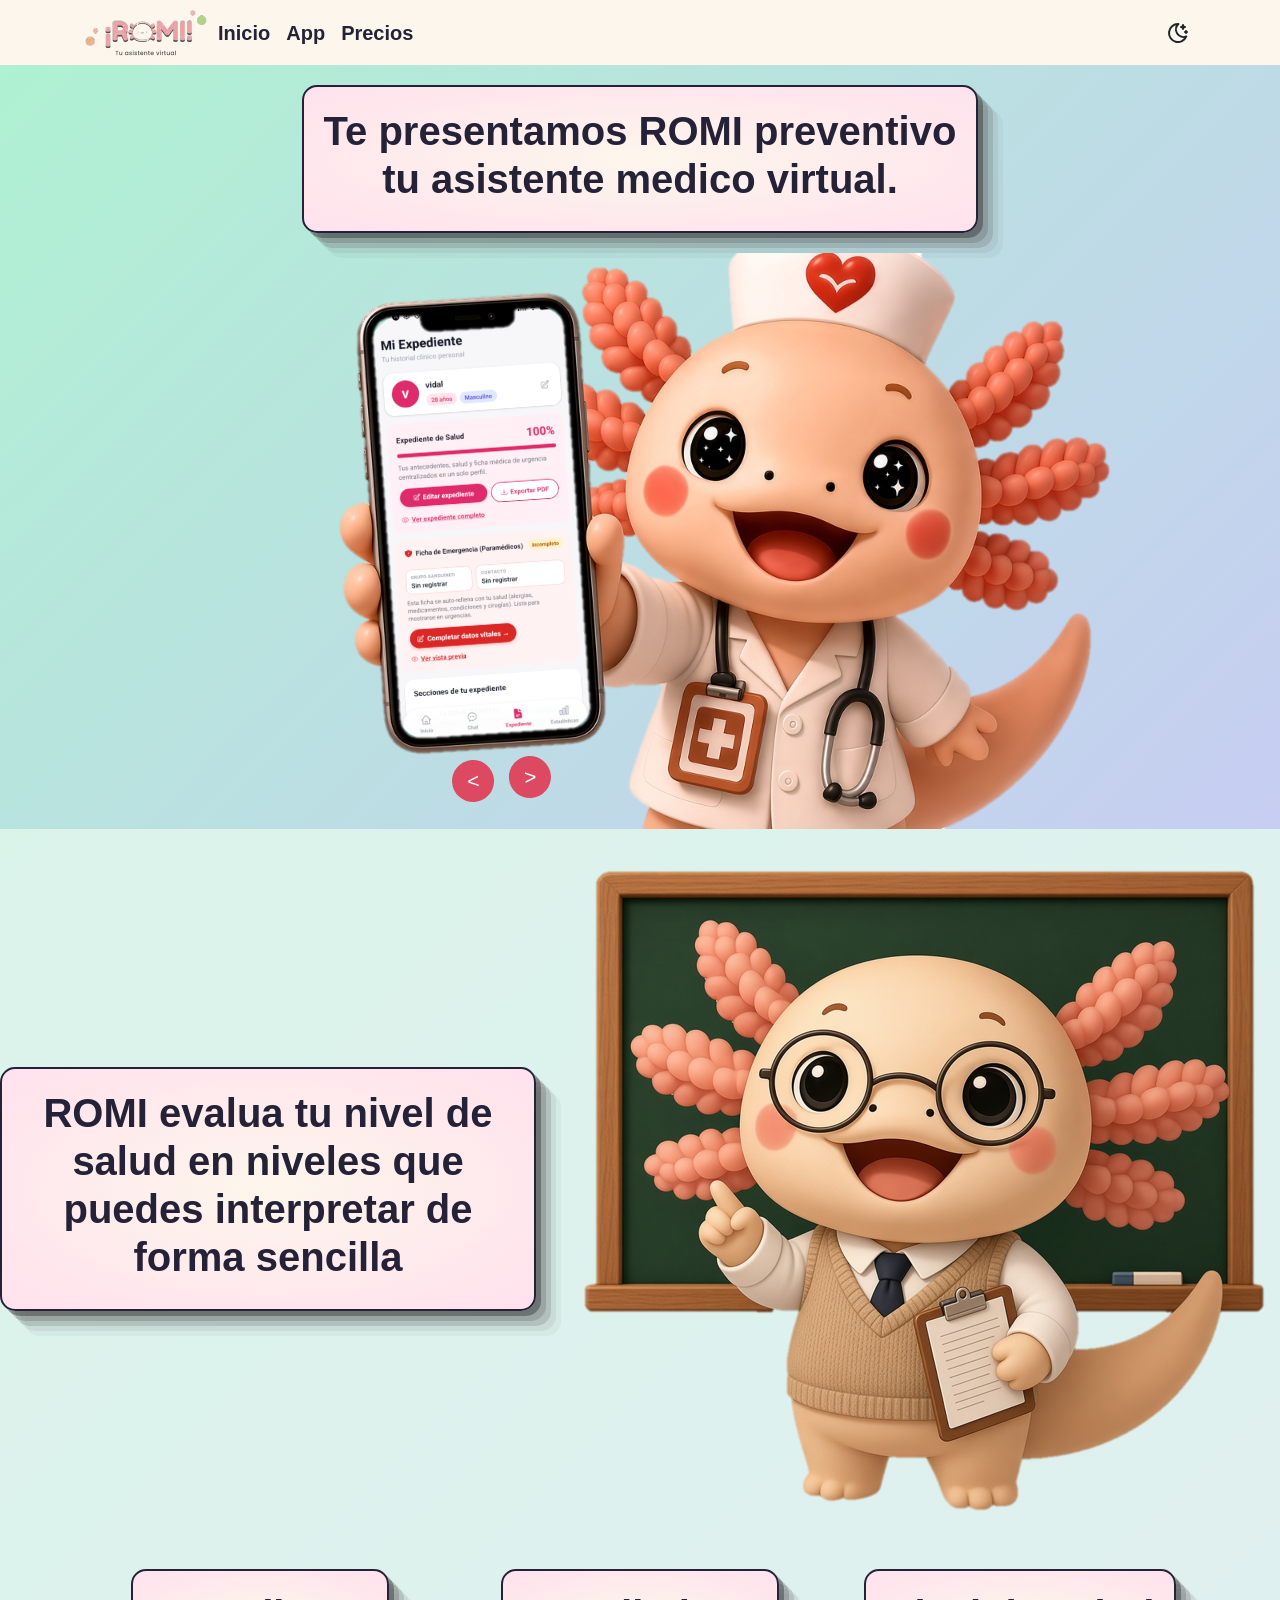
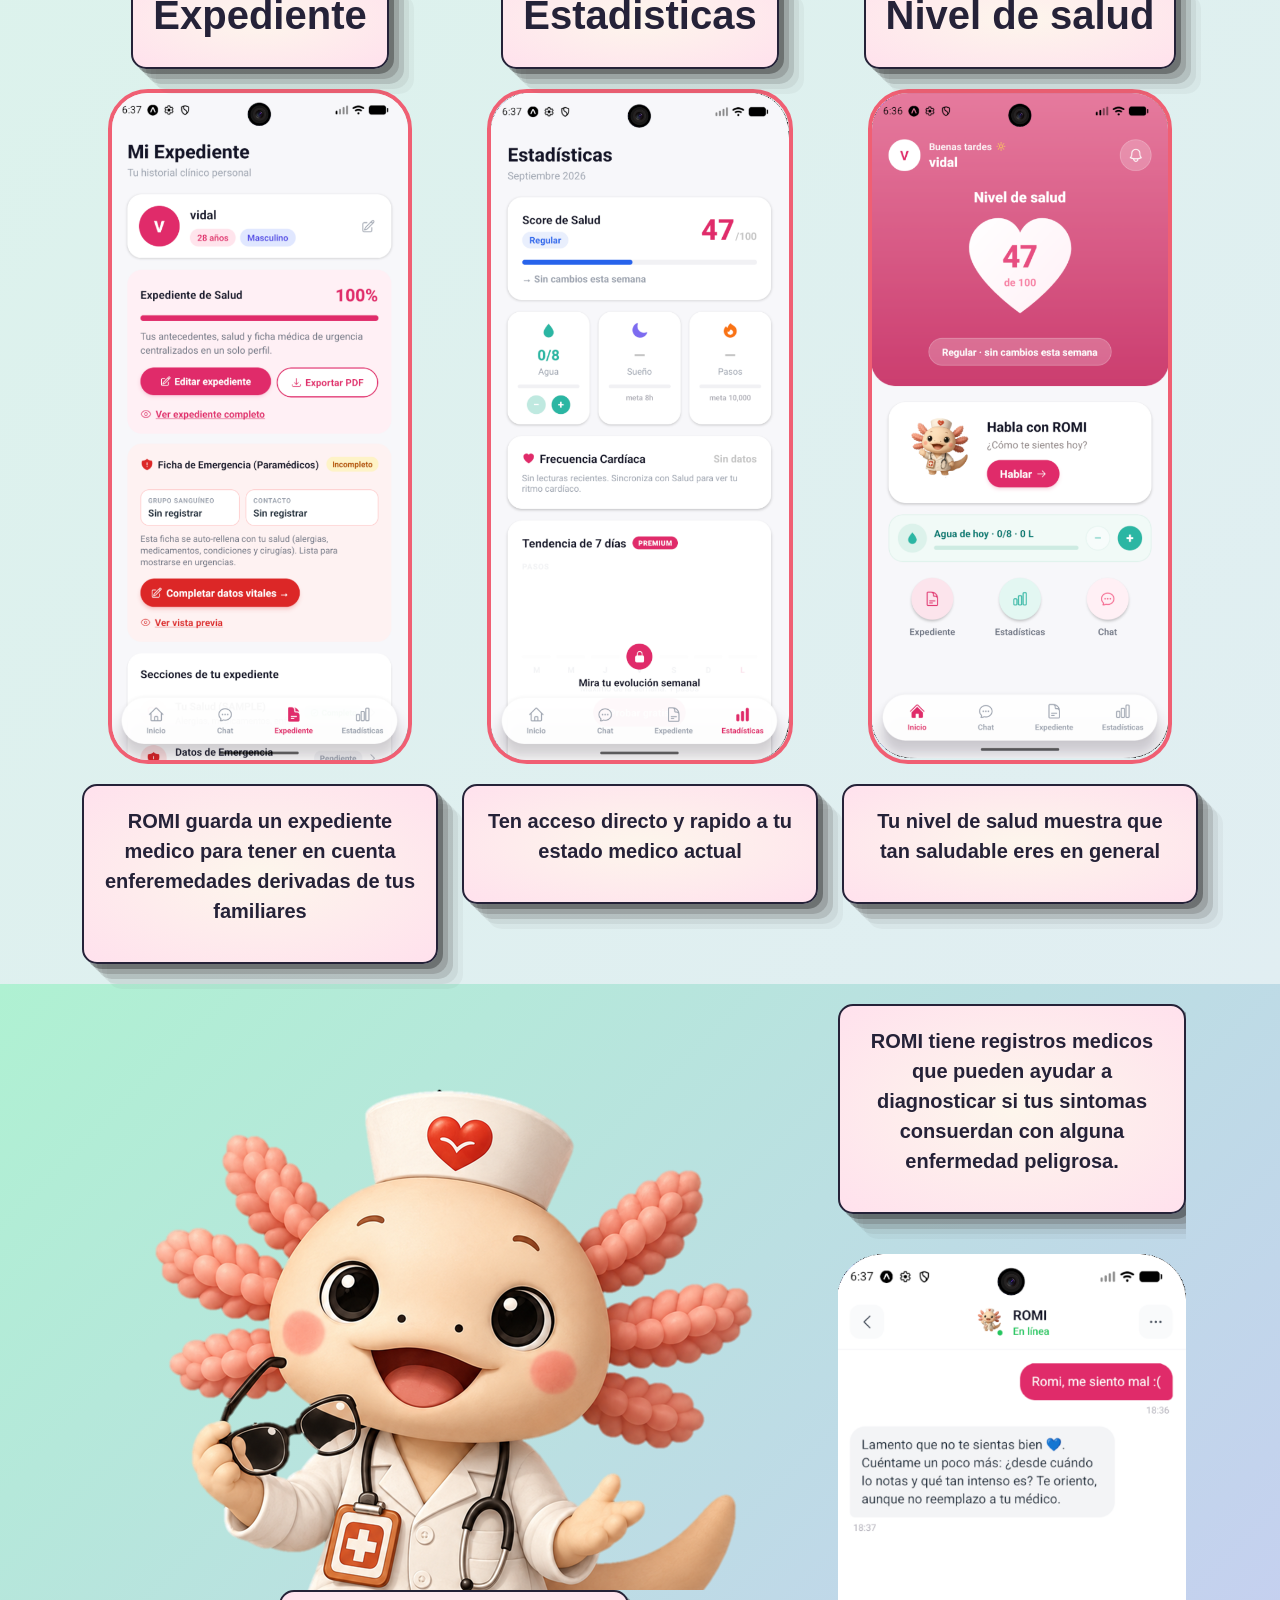
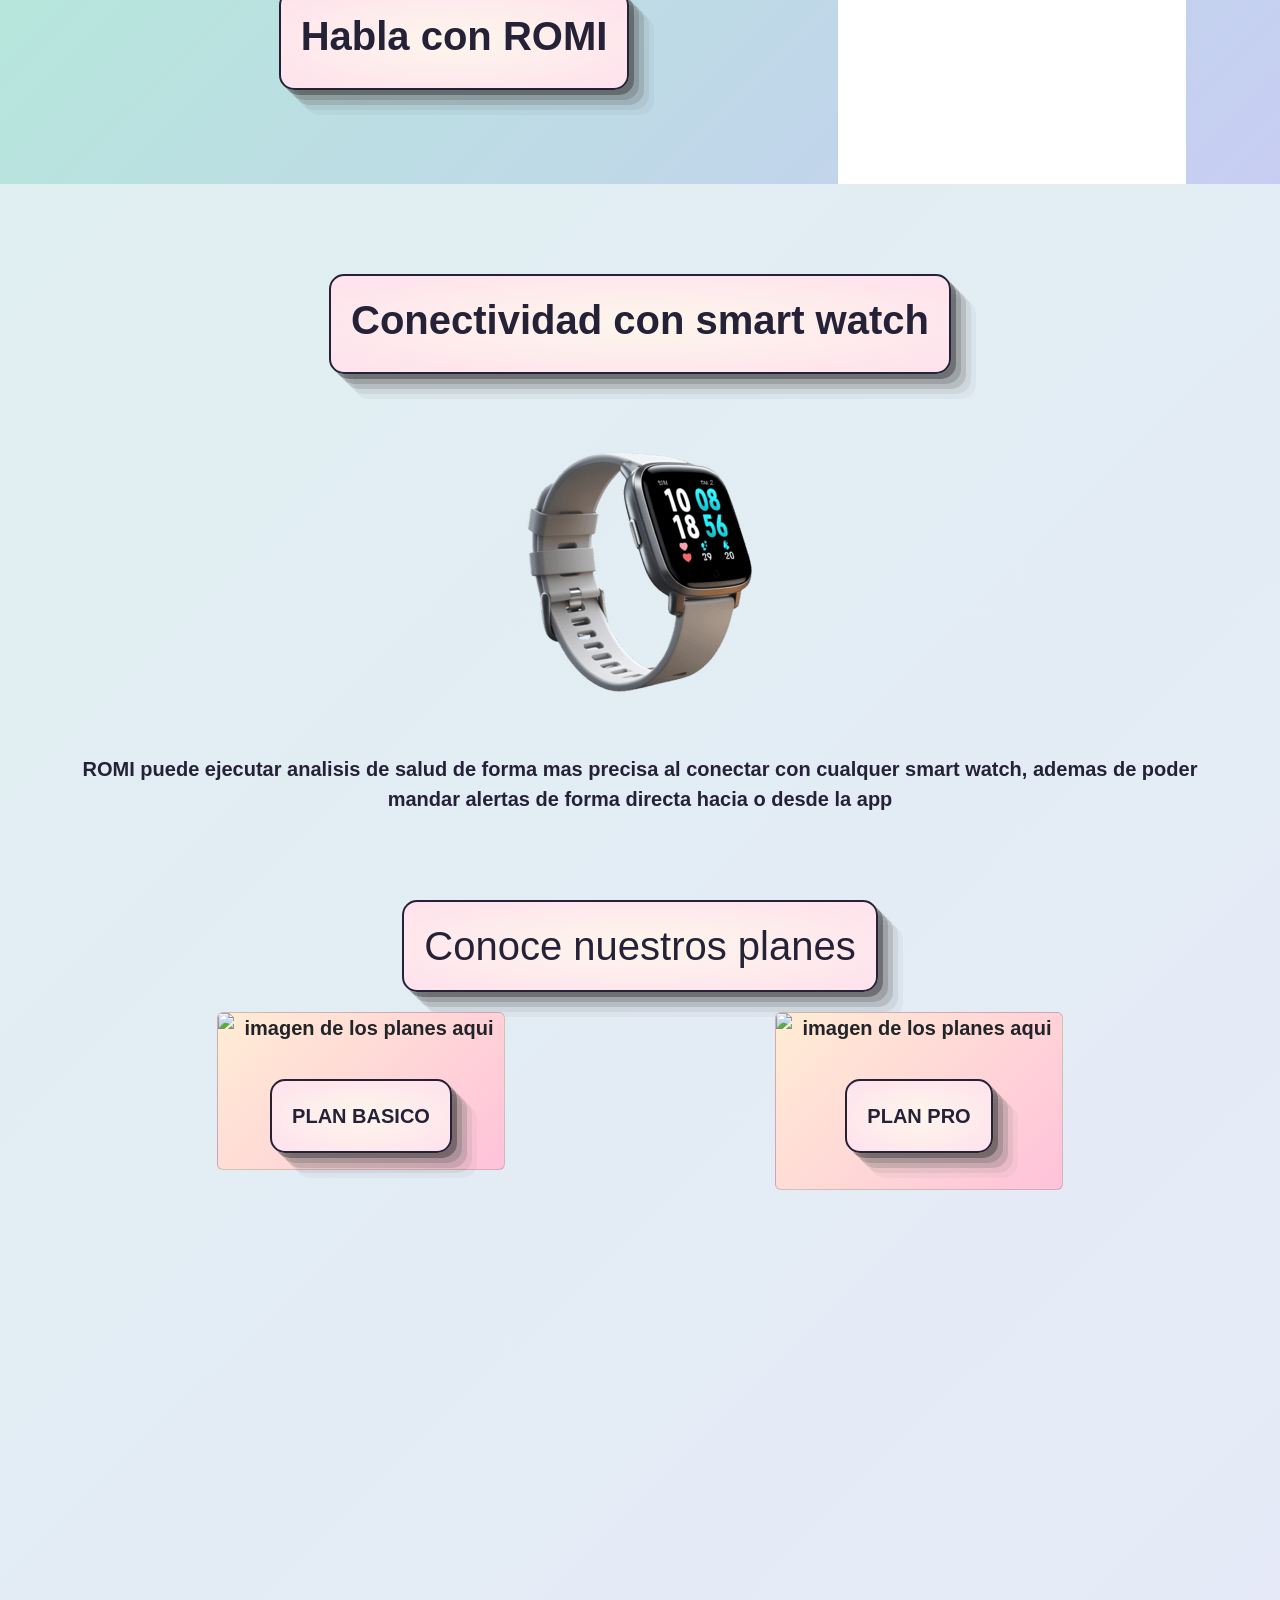
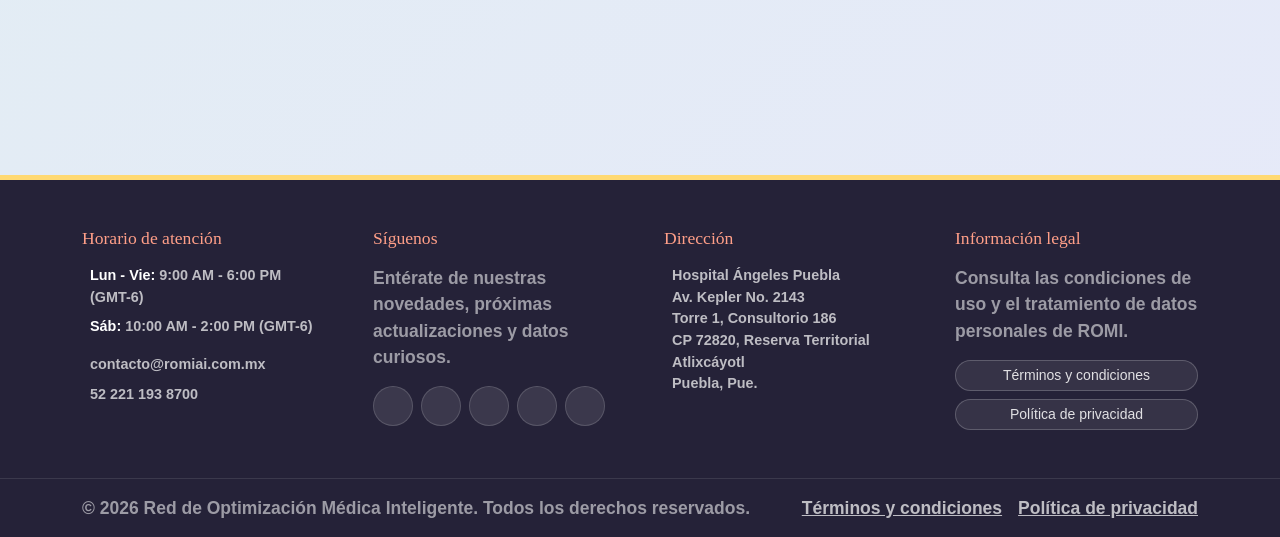
==== index.html @ b67e9137 "changes" ====
<!DOCTYPE html>
<html lang="en">
    <head>
        <meta charset="UTF-8">
        <meta name="viewport" content="width=device-width, initial-scale=1">
        <!-- Nombre provicional -->
        <title>ROMI Landing</title>
        <link href="https://cdn.jsdelivr.net/npm/bootstrap@5.3.8/dist/css/bootstrap.min.css" rel="stylesheet" integrity="sha384-sRIl4kxILFvY47J16cr9ZwB07vP4J8+LH7qKQnuqkuIAvNWLzeN8tE5YBujZqJLB" crossorigin="anonymous">
        <link rel="stylesheet" href="static/main/css/ROMIBeauty.css">
        <script src="https://cdn.jsdelivr.net/npm/bootstrap@5.3.8/dist/js/bootstrap.bundle.min.js" integrity="sha384-FKyoEForCGlyvwx9Hj09JcYn3nv7wiPVlz7YYwJrWVcXK/BmnVDxM+D2scQbITxI" crossorigin="anonymous"></script>
        <script src="static/main/js/ROMILogic.js"></script>
        <script>
            const phoneImages = [
                "/static/main/images/main_transparent.png",
                "/static/main/images/info_transparent.png",
                "/static/main/images/chat_transparent.png",
                "/static/main/images/more_transparent.png",
            ];
        </script>
    </head>
    <body id="main-body">
        <nav class="navbar navbar-expand-lg bg-body-tertiary sticky-top">
            <div class="container container-fluid">
                <img src="static/main/images/ROMI_logo.jpg" alt="img">
                <button class="navbar-toggler" type="button" data-bs-toggle="collapse" data-bs-target="#navbarNav" aria-controls="navbarNav" aria-expanded="false" aria-label="Toggle navigation">
                <span class="navbar-toggler-icon"></span>
                </button>
                <div class="collapse navbar-collapse" id="navbarNav">
                    <ul class="navbar-nav me-auto">
                        <li class="nav-item">
                        <a class="nav-link" onclick="location.href='#inicio'">Inicio</a>
                        </li>
                        <li class="nav-item">
                        <a class="nav-link" onclick="location.href='#app'">App</a>
                        </li>
                        <li class="nav-item">
                        <a class="nav-link" onclick="location.href='#pricing'">Precios</a>
                        </li>
                    </ul>
                </div>
                <div class="navbar-nav ms-auto">
                    <button id="theme-btn" class="btn rounded-circle theme">
                        <svg xmlns="http://www.w3.org/2000/svg" width="24" height="24" viewBox="0 0 24 24" fill="none" stroke="currentColor" stroke-width="2" stroke-linecap="round" stroke-linejoin="round" class="icon icon-tabler icons-tabler-outline icon-tabler-moon-stars">
                            <path stroke="none" d="M0 0h24v24H0z" fill="none" />
                            <path d="M12 3c.132 0 .263 0 .393 0a7.5 7.5 0 0 0 7.92 12.446a9 9 0 1 1 -8.313 -12.454l0 .008" />
                            <path d="M17 4a2 2 0 0 0 2 2a2 2 0 0 0 -2 2a2 2 0 0 0 -2 -2a2 2 0 0 0 2 -2" />
                            <path d="M19 11h2m-1 -1v2" />
                        </svg>
                    </button>
                </div>
            </div>
        </nav>

        <section id="inicio" class="this-is-romi">
            <div class="cube"></div>
            <div class="cube"></div>
            <div class="cube"></div>
            <div class="cube"></div>
            <div class="cube"></div>
            <div class="cube"></div>
            <div class="cube"></div>
            <div class="cube"></div>
            <div class="text-box">
                <h1 class="big-text" class="display-4">
                    Te presentamos ROMI preventivo<br>tu asistente medico virtual.
                </h1>
            </div>
            <div class="phone-hold">
                <img id="banner-img" src="static/main/images/ROMI_banner.png" alt="error">
                <img id="phone-img" src="static/main/images/main_transparent.png" alt="error">
                <div class="phone-buttons" role="group" aria-label="Basic example">
                    <button type="button" class="btn btn-primary" onclick="phoneScroll(-1)"><</button>
                    <button type="button" class="btn btn-primary" onclick="phoneScroll(1)">></button>
                </div>
            </div>
        </section>

        <section id="app">
            <div class="row align-items-center">
                <div class="col d-flex flex-column align-items-center">
                    <div class="fade-in text-box">
                        <h1 class="big-text">ROMI evalua tu nivel de salud en niveles que puedes interpretar de forma sencilla</h1>
                    </div>
                </div>
                <div class="col d-flex flex-column align-items-center">
                    <img id="talking" class="" src="static/main/images/Profesor_ROMI.png" alt="">
                </div>
            </div>
            <div class="container fade-in">
                <div class="row">
                    <div class="col">
                        <div class="img-frame">
                            <div class="text-box"><h1 class="big-text">Expediente</h1></div>
                            <img class="img-correction" src="static/main/images/info_transparent.png" alt="">
                        </div>
                        <div class="text-box"><p>ROMI guarda un expediente medico para tener en cuenta enferemedades derivadas de tus familiares</p></div>
                    </div>
                    <div class="col">
                        <div class="img-frame">
                            <div class="text-box"><h1 class="big-text">Estadisticas</h1></div>
                            <img class="img-correction" src="static/main/images/more_transparent.png" alt="">
                        </div>
                        <div class="text-box"><p>Ten acceso directo y rapido a tu estado medico actual</p></div>
                    </div>
                    <div class="col">
                        <div class="img-frame">
                            <div class="text-box"><h1 class="big-text">Nivel de salud</h1></div>
                            <img class="img-correction" src="static/main/images/main_transparent.png" alt="">
                        </div>
                        <div class="text-box"><p>Tu nivel de salud muestra que tan saludable eres en general</p></div>
                    </div>
                </div>
            </div>
            <div class="this-is-romi space">
                <div class="container row align-items-center">
                    <div class="fade-in col d-flex flex-column align-items-center">
                        <img id="talking" src="static/main/images/explanation.png" alt="">
                        <div id="romi-talk" class="text-box">
                            <h1 class="big-text">Habla con ROMI</h1>
                        </div>
                    </div>
                    <div class="fade-in col d-flex flex-column align-items-center">
                        <div id="show-chat">
                            <div class="text-box">
                                <p>ROMI tiene registros medicos que pueden ayudar a diagnosticar si tus sintomas consuerdan con alguna enfermedad peligrosa.</p>
                            </div>
                            <img id="romi-chat" src="static/main/images/chat_transparent.png" alt="">
                        </div>
                    </div>
                </div>
            </div>
            <div class="container fade-in space" style="height: auto; margin: 30px;">
                <div class="text-box">
                    <h1 class="big-text">Conectividad con smart watch</h1>
                </div>
                <img src="static/main/images/smart.png" alt="">
                <p>ROMI puede ejecutar analisis de salud de forma mas precisa al conectar con cualquer smart watch, ademas de poder mandar alertas de forma directa hacia o desde la app</p>                
            </div>
        </section>

        <section id="pricing" class="space fade-in">
            <div class="row container">
                <h1 class="text-box">Conoce nuestros planes</h1>
            </div>
            <div class="row container">
                <div class="col d-flex flex-column align-items-center">
                    <div class="card" style="width: 18rem;">
                        <img src="http://127.0.0.1:8000/static/main/images/poor.png" class="card-img-top" alt="imagen de los planes aqui">
                        <div class="card-body">
                            <p class="card-text text-box">PLAN BASICO</p>
                        </div>
                    </div>
                </div>
                <div class="col d-flex flex-column align-items-center">
                    <div class="card" style="width: 18rem;">
                        <img src="http://127.0.0.1:8000/static/main/images/less_poor.png" class="card-img-top" alt="imagen de los planes aqui">
                        <div class="card-body">
                            <p class="text-box">PLAN PRO</p>
                        </div>
                    </div>
                </div>
            </div>
        </section>

        <footer class="romi-footer text-white">
            <div class="container py-5">
                <div class="row g-4 g-lg-5">

                <!-- Horario de atención -->
                <div class="col-12 col-sm-6 col-lg-3">
                    <h5 class="footer-title mb-3">Horario de atención</h5>
                    <ul class="list-unstyled footer-text mb-3">
                    <li class="d-flex align-items-center mb-2">
                        <i class="bi bi-clock me-2 text-primary"></i>
                        <span><strong class="text-white">Lun - Vie:</strong> 9:00 AM - 6:00 PM (GMT-6)</span>
                    </li>
                    <li class="d-flex align-items-center">
                        <i class="bi bi-clock me-2 text-primary"></i>
                        <span><strong class="text-white">Sáb:</strong> 10:00 AM - 2:00 PM (GMT-6)</span>
                    </li>
                    </ul>

                    <div class="footer-text">
                    <a href="mailto:contacto@romiai.com.mx" class="d-flex align-items-center text-decoration-none footer-link mb-2">
                        <i class="bi bi-envelope me-2 text-primary"></i>
                        contacto@romiai.com.mx
                    </a>
                    <a href="tel:+522211938700" class="d-flex align-items-center text-decoration-none footer-link">
                        <i class="bi bi-telephone me-2 text-primary"></i>
                        52 221 193 8700
                    </a>
                    </div>
                </div>

                <!-- Síguenos -->
                <div class="col-12 col-sm-6 col-lg-3">
                    <h5 class="footer-title mb-3">Síguenos</h5>
                    <p class="footer-muted small mb-3">Entérate de nuestras novedades, próximas actualizaciones y datos curiosos.</p>
                    
                    <div class="d-flex flex-wrap gap-2">
                    <!-- Instagram -->
                    <a href="https://www.instagram.com/ajolomed.romi?igsh=MWdzaXZsbGVnb21uMA==" 
                        target="_blank" rel="noopener noreferrer" 
                        class="social-btn" aria-label="ROMI en Instagram">
                        <i class="bi bi-instagram"></i>
                    </a>
                    <!-- Facebook -->
                    <a href="https://www.facebook.com/people/ROMI-asistente-inteligente/61573823379860/" 
                        target="_blank" rel="noopener noreferrer" 
                        class="social-btn" aria-label="ROMI en Facebook">
                        <i class="bi bi-facebook"></i>
                    </a>
                    <!-- LinkedIn -->
                    <a href="https://mx.linkedin.com/company/romiasistentemedicovirtualinteligente" 
                        target="_blank" rel="noopener noreferrer" 
                        class="social-btn" aria-label="ROMI en LinkedIn">
                        <i class="bi bi-linkedin"></i>
                    </a>
                    <!-- TikTok -->
                    <a href="https://www.tiktok.com/@romi_ajolomedico" 
                        target="_blank" rel="noopener noreferrer" 
                        class="social-btn" aria-label="ROMI en TikTok">
                        <i class="bi bi-tiktok"></i>
                    </a>
                    <!-- X (Twitter) -->
                    <a href="https://x.com/Romi_Ajolomed" 
                        target="_blank" rel="noopener noreferrer" 
                        class="social-btn" aria-label="ROMI en X">
                        <i class="bi bi-twitter-x"></i>
                    </a>
                    </div>
                </div>

                <!-- Dirección -->
                <div class="col-12 col-sm-6 col-lg-3">
                    <h5 class="footer-title mb-3">Dirección</h5>
                    <address class="footer-text mb-0 d-flex">
                    <i class="bi bi-geo-alt me-2 text-primary mt-1"></i>
                    <span>
                        Hospital Ángeles Puebla<br>
                        Av. Kepler No. 2143<br>
                        Torre 1, Consultorio 186<br>
                        CP 72820, Reserva Territorial Atlixcáyotl<br>
                        Puebla, Pue.
                    </span>
                    </address>
                </div>

                <!-- Información legal -->
                <div class="col-12 col-sm-6 col-lg-3">
                    <h5 class="footer-title mb-3">Información legal</h5>
                    <p class="footer-muted small mb-3">Consulta las condiciones de uso y el tratamiento de datos personales de ROMI.</p>
                    
                    <div class="d-flex flex-column gap-2">
                    <a href="http://127.0.0.1:8000/es/terminos-condiciones" class="btn btn-outline-light btn-sm rounded-pill">
                        Términos y condiciones
                    </a>
                    <a href="http://127.0.0.1:8000/es/aviso-privacidad" class="btn btn-outline-light btn-sm rounded-pill">
                        Política de privacidad
                    </a>
                    </div>
                </div>

                </div>
            </div>

            <!-- Bottom bar -->
            <div class="footer-bottom border-top border-secondary">
                <div class="container py-3">
                <div class="d-flex flex-column flex-sm-row justify-content-between align-items-center gap-2">
                    <p class="mb-0 small footer-muted text-center text-sm-start">
                    © 2026 Red de Optimización Médica Inteligente. Todos los derechos reservados.
                    </p>
                    <div class="d-flex gap-3">
                    <a href="http://127.0.0.1:8000/es/terminos-condiciones" class="small footer-link">Términos y condiciones</a>
                    <a href="http://127.0.0.1:8000/es/aviso-privacidad" class="small footer-link">Política de privacidad</a>
                    </div>
                </div>
                </div>
            </div>
            </footer>
    </body>
</html>
---- static/main/css/ROMIBeauty.css ----
@import url('https://googleapis.com');


:root{
  --romi-cream: #fdf6ec;
  --romi-ink: #252238;
  --romi-pink-soft: #ffe1ed;
  --romi-lilac-soft: #ebe5ff;
  --romi-mint-soft: #d9f5e8;
  --text-border: #e67b90;
  --romi-coral: #f05f73;
  --romi-coral-hover: #dc4961;
  --romi-cream-strong:#ffedd4;
  --romi-pink-strong: #ffc2da;
  --romi-lilac-strong: #cfc1fd;
  --romi-mint-strong: #aff1d2;
  --gradient-1: var(--romi-cream);
  --gradient-2: var(--romi-pink-soft);
  --gradient-3: var(--romi-lilac-soft);
  --gradient-4: var(--romi-mint-soft);
  --gradient-5: var(--romi-cream-strong);
  --gradient-6: var(--romi-pink-strong);
  --gradient-7: var(--romi-lilac-strong);
  --gradient-8: var(--romi-mint-strong);
  --foreground: var(--romi-ink);
  --page-bg: var(--romi-cream);
  --text-primary: var(--romi-ink);
}


.dark-theme{
  --gradient-1: var(--romi-pink-soft);
  --gradient-2: var(--romi-lilac-soft);
  --gradient-3: var(--romi-mint-soft);
  --gradient-4: var(--romi-ink);
  --gradient-5: var(--romi-cream-strong);
  --gradient-6: var(--romi-pink-strong);
  --gradient-7: var(--romi-lilac-strong);
  --gradient-8: var(--romi-mint-strong);
  --romi-cream: #dd0072;
  --romi-ink: #181522;
  --romi-pink-soft: #4a2e3d;
  --romi-lilac-soft: #39324e;
  --romi-mint-soft: #293f3a;
  --foreground: #fff8ee;
  --page-bg: #211d2b;
  --text-primary: #fff8ee;
}


@keyframes gradient {
    0% {
        background-position: 0% 50%;
    }
    50% {
        background-position: 100% 50%;
    }
    100% {
        background-position: 0% 50%;
    }
}


@keyframes cube {
  from {
    transform: scale(0) rotate(0deg) translate(-50%, -50%);
    opacity: 1;
  }
  to {
    transform: scale(30) rotate(960deg) translate(-50%, -50%);
    opacity: 0;
  }
}


@keyframes ekg-march {
  0%   { transform: translateX(0px); }
  100% { transform: translateX(-400px); }
}


html{
    scroll-behavior: smooth;
}


body{
    margin: 0;
    padding: 0;
    font-family: 'Segoe UI', Tahoma, Geneva, Verdana, sans-serif;
    font-size: 20px;
    line-height: 1.5;
    font-weight: bold;
    color: var(--text-primary);
    background: linear-gradient(-45deg, var(--gradient-1), var(--gradient-2), var(--gradient-3), var(--gradient-4));
    background-size: 400% 400%;
    animation: gradient 10s ease infinite;
}

.navbar{
  --bs-navbar-color: var(--text-primary);
  --bs-nav-link-color: var(--romi-cream);
  --bs-nav-link-hover-color: var(--romi-coral-hover);
}

.navbar.nav-link{
    color: var(--text-primary);
}


[id]{
    scroll-margin-top: 80px;
}

section{
    width: 100dvw;
    overflow: hidden;
    display: flex;
    flex-direction: column;
    align-items: center;
    text-align: center;
}


.theme{
    width: 45px;
    height: 45px;
    background-color: var(--page-bg);
}


.navbar{
    background-color: var(--page-bg) !important;
    color: white !important;
}


.nav-link{
    cursor: pointer;
}


.cube {
  position: absolute;
  z-index: 0;
  top: 80vh;
  left: 45vw;
  width: 10px;
  height: 10px;
  border: solid 1px #e81aff;
  transform-origin: top left;
  transform: scale(0) rotate(0deg) translate(-50%, -50%);
  animation: cube 5s ease-in forwards infinite;
}
.cube:nth-child(2n) {
  border-color: #3affad ;
}
.cube:nth-child(2) {
  animation-delay: 2s;
  left: 25vw;
  top: 40vh;
}
.cube:nth-child(3) {
  animation-delay: 3s;
  left: 75vw;
  top: 50vh;
}
.cube:nth-child(4) {
  animation-delay: 2s;
  left: 90vw;
  top: 20vh;
}
.cube:nth-child(5) {
  animation-delay: 1s;
  left: 20vw;
  top: 85vh;
}
.cube:nth-child(6) {
  animation-delay: 2s;
  left: 50vw;
  top: 10vh;
}
.cube:nth-child(7) {
  animation-delay: 2s;
  left: 90vw;
  top: 80vh;
}
.cube:nth-child(8) {
  animation-delay: 1s;
  left: 10vw;
  top: 30vh;
}

#banner-img {
    position: relative;
    width: 80%;
    height: auto;     
    align-self: flex-end;
    display: block;      
    z-index: 1;   
    margin-left: 200px;
}

.img-correction{
  align-self: center;
  border-radius: 40px; /* match the visual curve of the PNG */
  border: 4px solid var(--romi-coral);
  height: 75dvh;
}


.big-text {
    top: 5%;
    color: var(--text-primary);
    font-weight: bolder;            
    font-family:'Gill Sans', 'Gill Sans MT', Calibri, 'Trebuchet MS', sans-serif;  
}


.text-box{
    position: relative;
    width: fit-content;
    max-width: 800px;
    text-align: center;
    margin: 20px auto;
    overflow-wrap: break-word;
    border-radius: 15px;
    margin-top: 20px;
    padding: 20px;
    color: var(--text-primary);
    background: radial-gradient(var(--romi-cream), var(--romi-pink-soft));
    box-shadow: rgba(41, 41, 41, 0.4) 5px 5px, rgba(99, 99, 99, 0.3) 10px 10px, rgba(88, 88, 88, 0.2) 15px 15px, rgba(99, 99, 99, 0.1) 20px 20px, rgba(88, 88, 88, 0.05) 25px 25px;
    border: 2px solid var(--foreground);
}

.card{
  background: linear-gradient(-45deg, var(--romi-pink-strong), var(--romi-cream-strong));
}

.this-is-romi{
  display: flex;
  justify-content: center;
  align-items: center;
  color: var(--text-primary);
  background: linear-gradient(-45deg, var(--gradient-5), var(--gradient-6), var(--gradient-7), var(--gradient-8));
  background-size: 400% 400%;
  animation: gradient 10s ease infinite;
  width: 100dvw;
  max-width: 100dvw;
}

.this-is-romi.space{
  padding-bottom: 0;
  margin-bottom: 40px;
  height: auto;
}


.phone-hold{
  position: relative;
  width: 100%;
  height: 100%;
}


.phone-buttons{
  position: absolute;
  z-index: 5;
  left: calc(14.5% + 200px);
  top: calc(8.2% + 77.4% + 12px);
  width: 18.1%;
  display: flex;
  justify-content: center;
  gap: 15px;
  
  transform: rotate(-4deg);
}


.phone-buttons .btn{
  width: 42px;
  height: 42px;
  border-radius: 50%;
  font-size: 1.3rem;
  display: flex;
  align-items: center;
  justify-content: center;
  padding: 0;
  background-color: var(--romi-coral-hover);
  border: 0;
}


#romi-chat{
  padding-top: 20px;
  border-radius: 5%;
  height: 100%;
}


#phone-img{
  position: absolute;
  z-index: 0;
  left: calc(13% + 200px);
  top: 8.2%;
  width: 18.1%;
  height: 77.4%;
  object-fit: contain;
  transform: rotate(-4deg);  
  border-radius: 80px;      
  transition: transform 0.35s ease, opacity 0.35s ease;  
}


#talking{
  position: relative;
  z-index: 1;
  width: auto;
}


#romi-talk{
  position: static;
  margin-top: 0;
  display: block;
}


#show-chat{
  height: 800px;
  overflow: hidden;
}


.romi-footer {
  background-color: #252238;
  color: #fff;
  position: relative;
  box-shadow: 0 -5px 0 #ffd972;
}


.footer-title {
  font-family: "Fredoka One", cursive;
  color: #ff9f88;
  font-size: 1.1rem;
}


.footer-text {
  color: rgba(255, 255, 255, 0.7);
  font-size: 0.9rem;
}


.footer-muted {
  color: rgba(255, 255, 255, 0.55);
}


.footer-link {
  color: rgba(255, 255, 255, 0.7);
  transition: color 0.2s ease;
}


.footer-link:hover {
  color: #f05f73;
}


.social-btn {
  display: inline-flex;
  align-items: center;
  justify-content: center;
  width: 40px;
  height: 40px;
  border-radius: 50%;
  border: 1px solid rgba(255, 255, 255, 0.15);
  background-color: rgba(255, 255, 255, 0.1);
  color: rgba(255, 255, 255, 0.75);
  font-size: 1.1rem;
  transition: all 0.2s ease;
  text-decoration: none;
}


.social-btn:hover {
  background-color: #f05f73;
  color: #fff;
  transform: scale(1.08);
  border-color: transparent;
}


.romi-footer .btn-outline-light {
  border-color: rgba(255, 255, 255, 0.2);
  color: rgba(255, 255, 255, 0.85);
  background-color: rgba(255, 255, 255, 0.08);
  font-weight: 500;
}


.romi-footer .btn-outline-light:hover {
  background-color: #f05f73;
  border-color: #f05f73;
  color: #fff;
}


.footer-bottom {
  border-color: rgba(255, 255, 255, 0.1) !important;
}


.romi-footer .text-primary {
  color: #f05f73 !important;
}


.bg-\[var\(--footer-bg\)\] {
  background-color: var(--footer-bg);
}


.fade-in {
  opacity: 0;
  transform: translateY(30px);
  transition: opacity 0.8s ease, transform 0.8s ease;
  transition-delay: 0.5s;
}


.fade-in.visible {
  opacity: 1;
  transform: translateY(0);
}

.space{
  padding-bottom: 20px;
  height: 100dvh;
}

@media (max-width: 768px) {
  #phone-img{
    border-radius: 25px;
  }
}
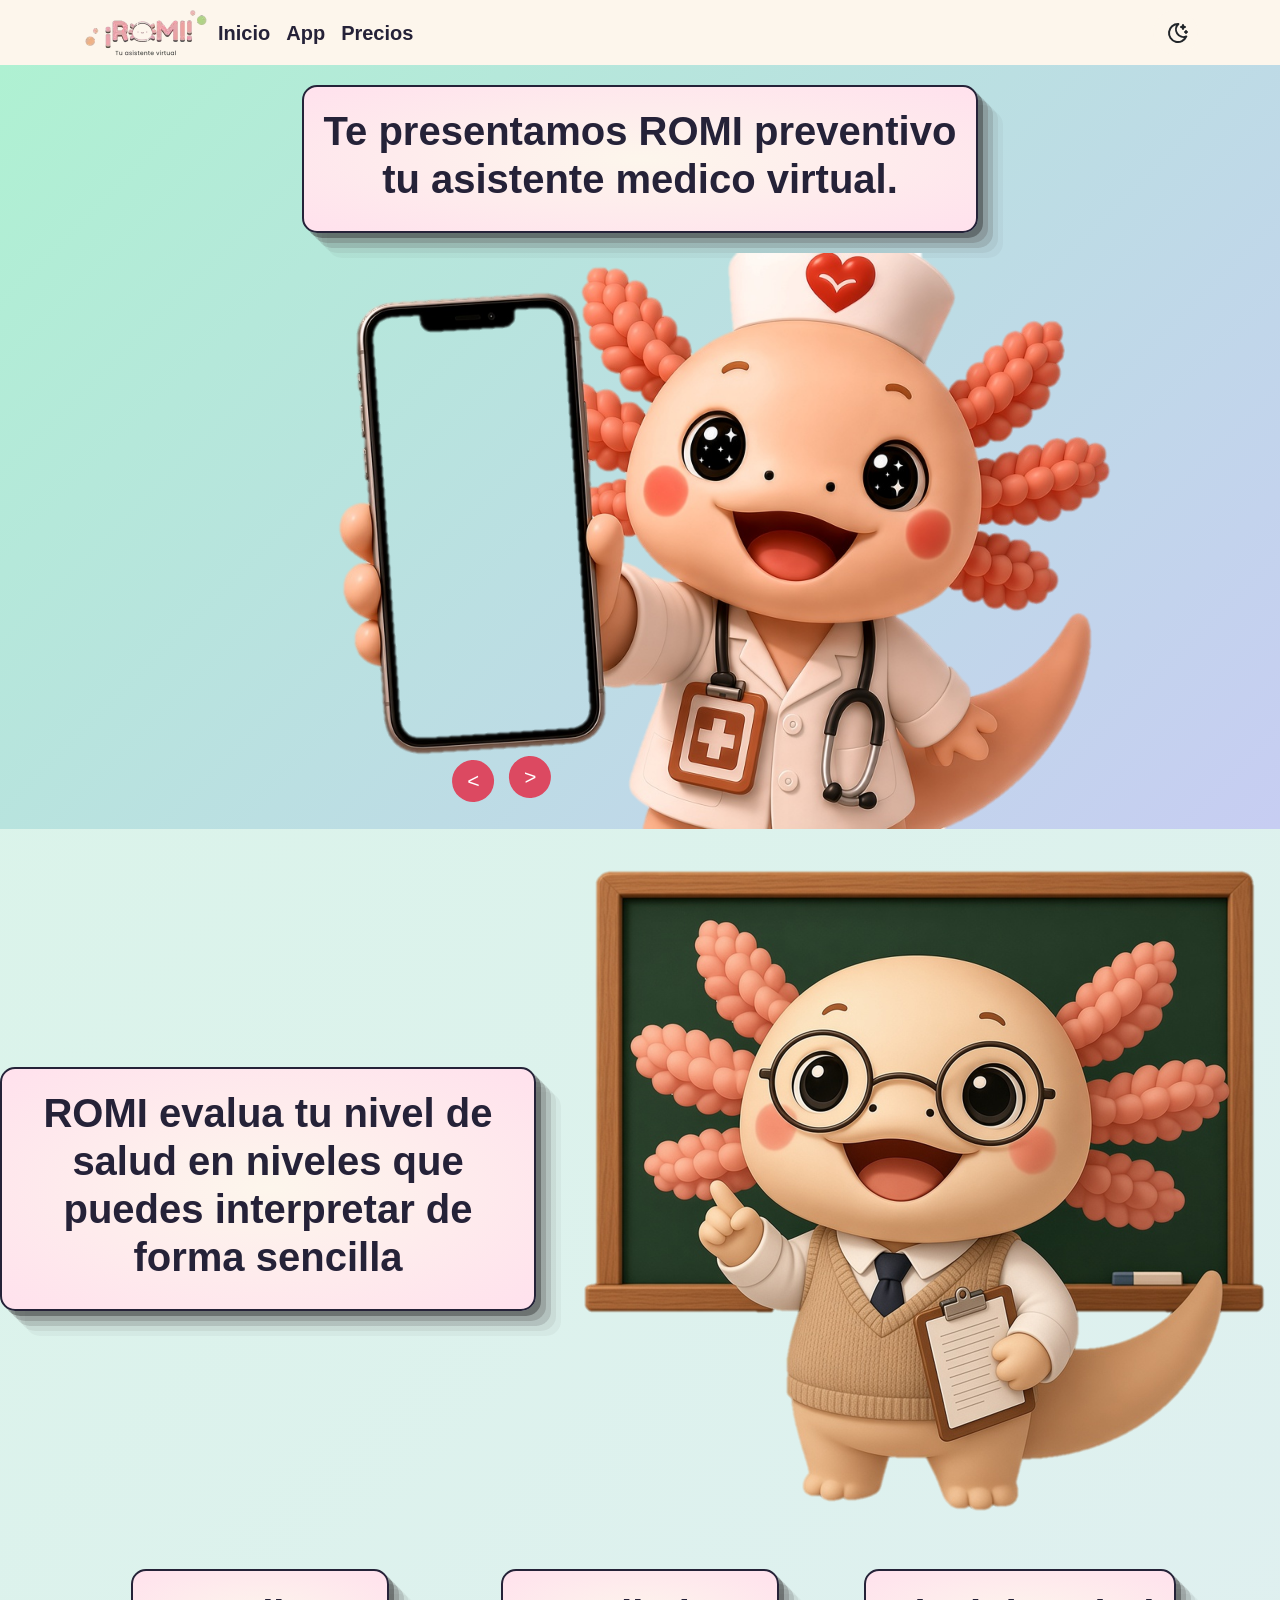
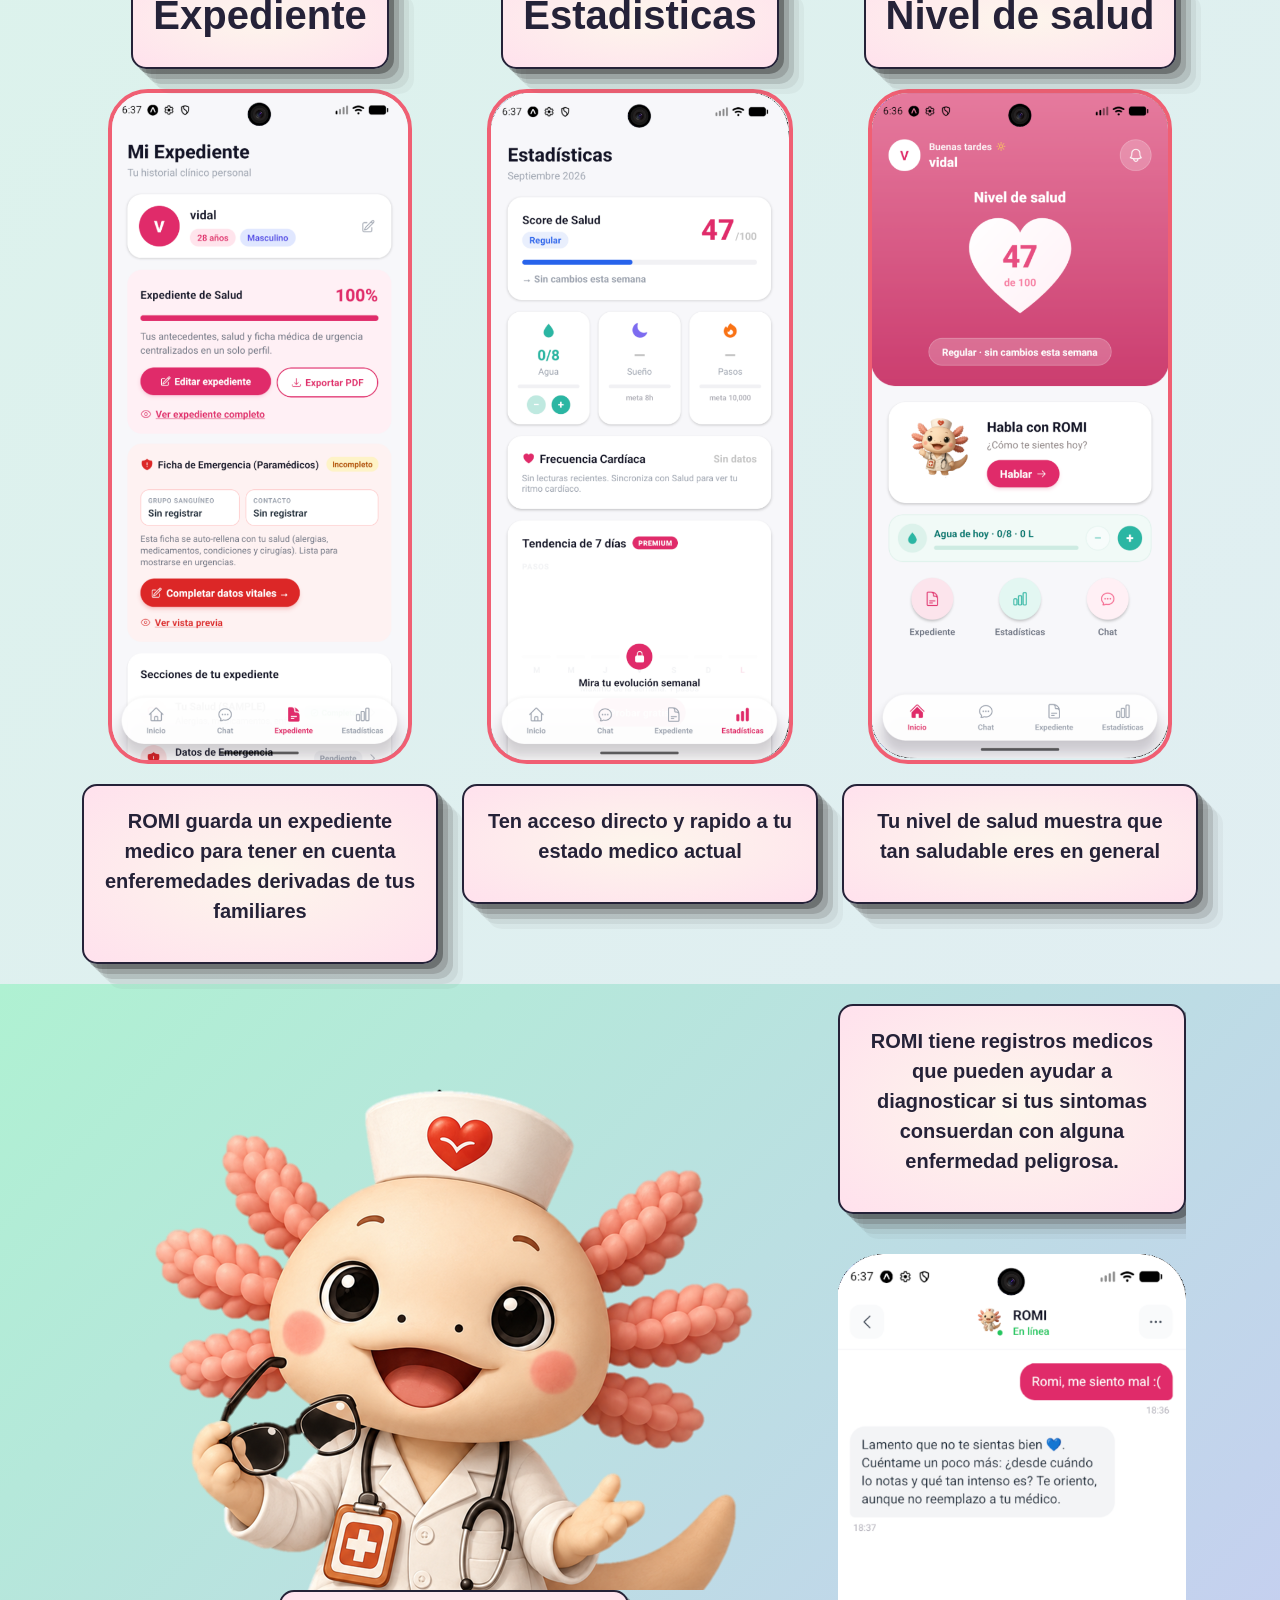
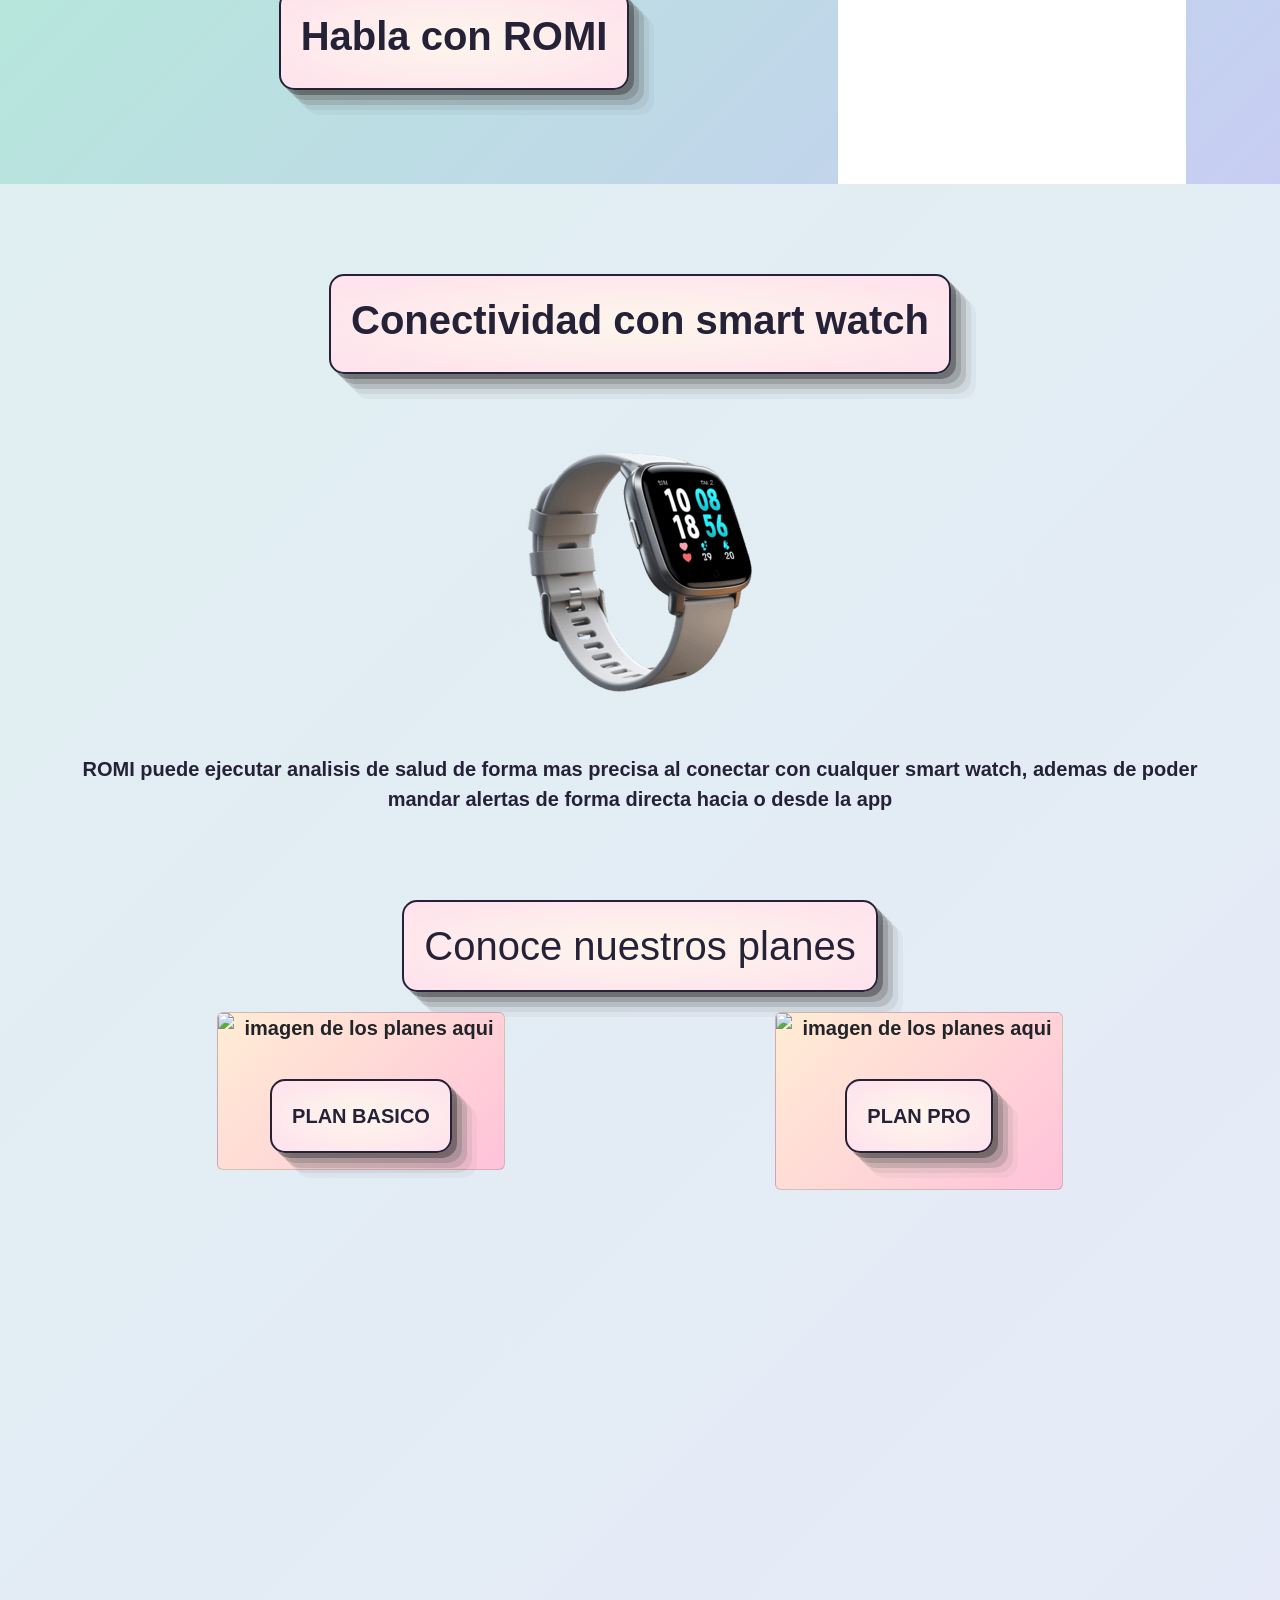
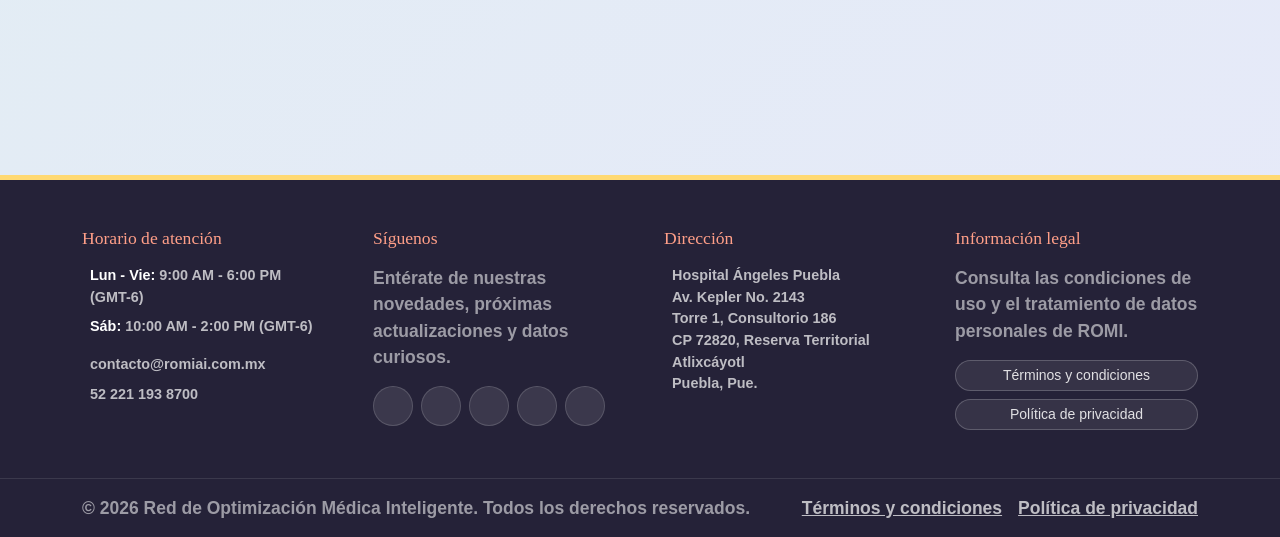
==== commit c50c7568: ""/" I am not using these anymore" ====
--- a/index.html
+++ b/index.html
@@ -11,10 +11,10 @@
         <script src="static/main/js/ROMILogic.js"></script>
         <script>
             const phoneImages = [
-                "/static/main/images/main_transparent.png",
-                "/static/main/images/info_transparent.png",
-                "/static/main/images/chat_transparent.png",
-                "/static/main/images/more_transparent.png",
+                "static/main/images/main_transparent.png",
+                "static/main/images/info_transparent.png",
+                "static/main/images/chat_transparent.png",
+                "static/main/images/more_transparent.png",
             ];
         </script>
     </head>
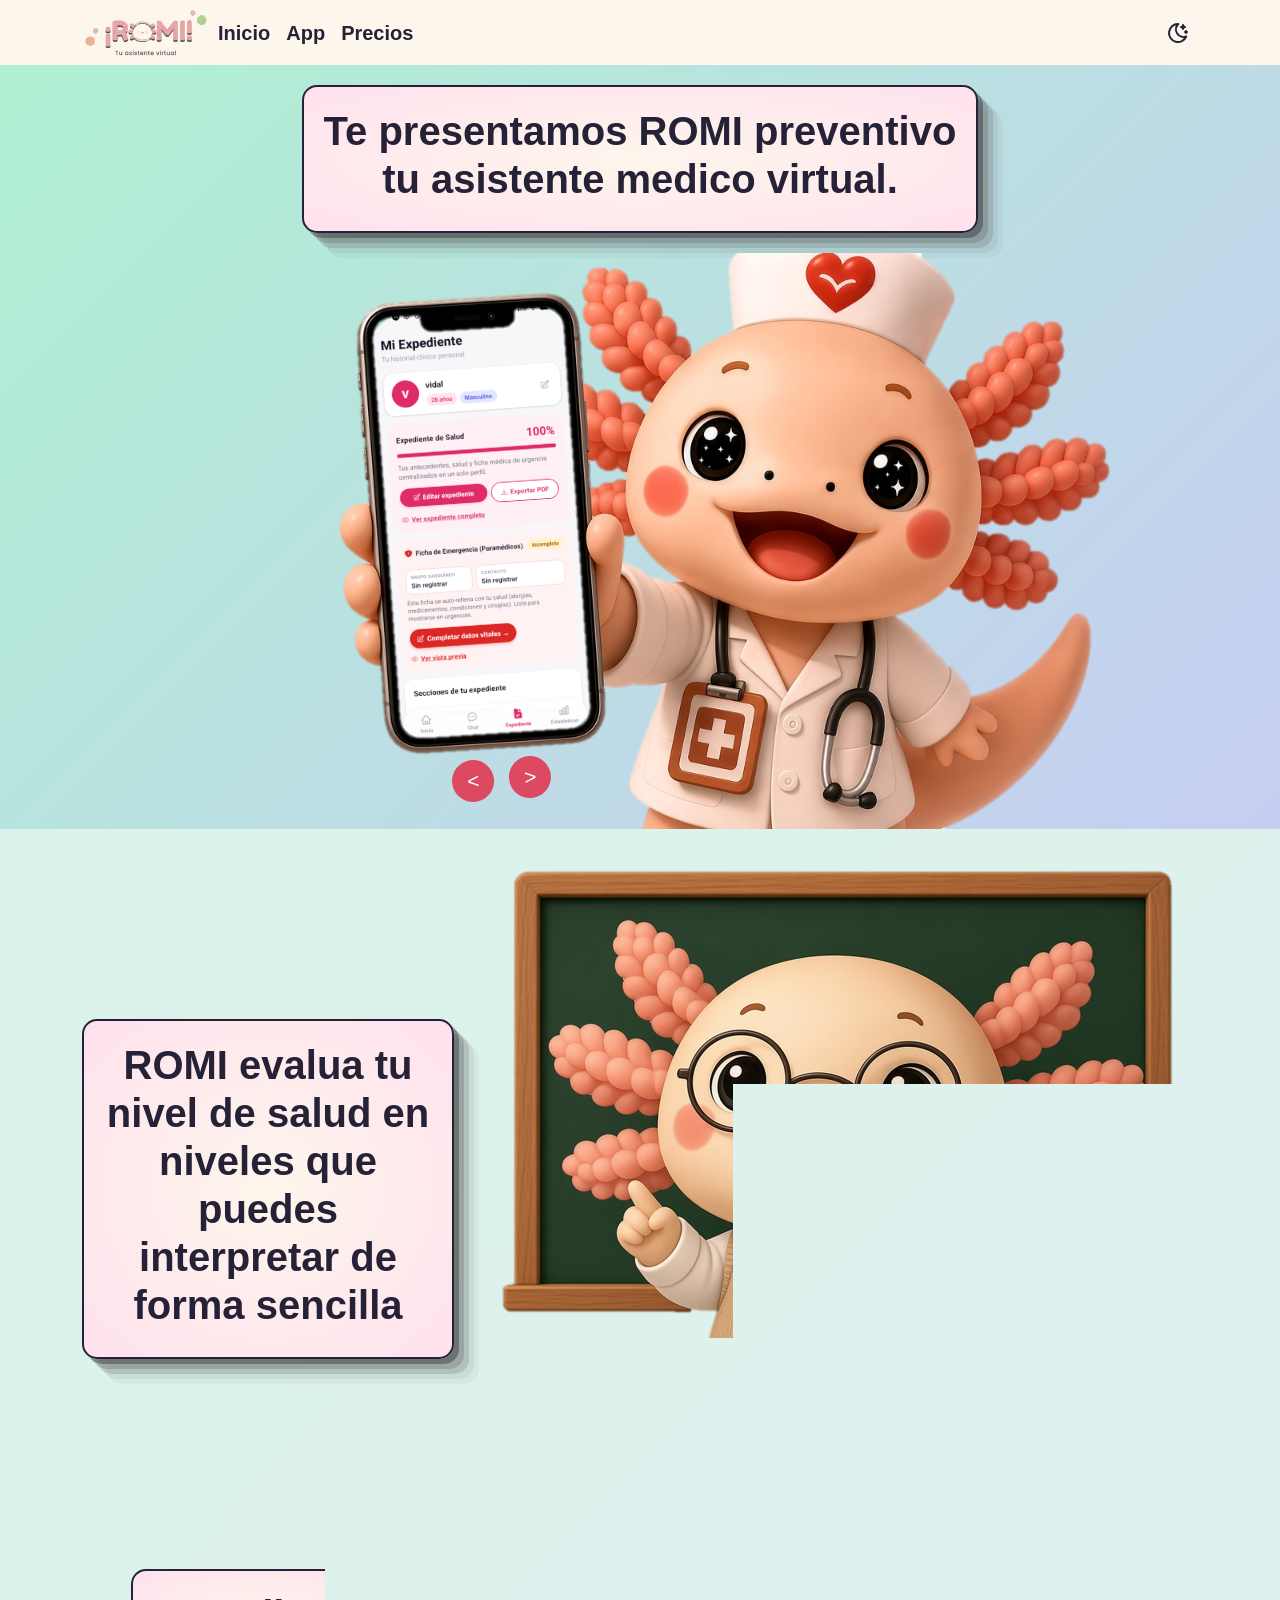
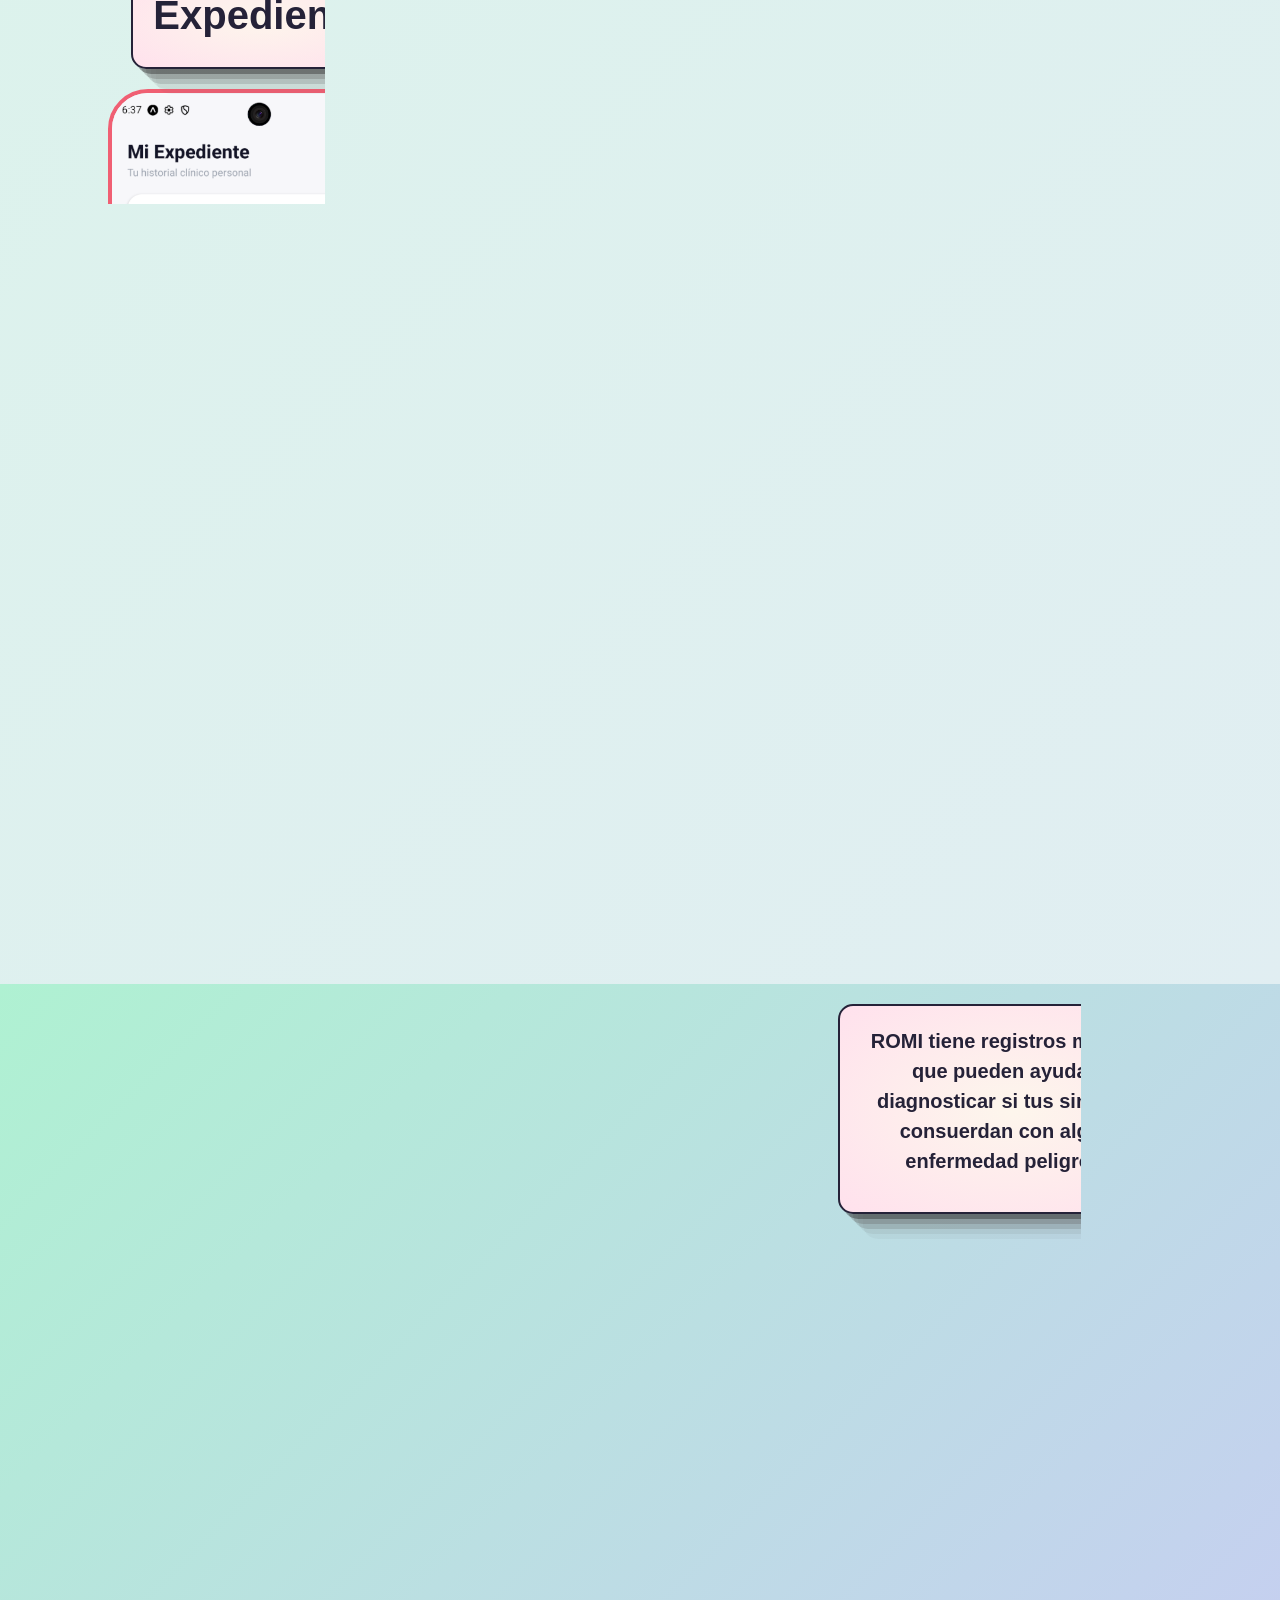
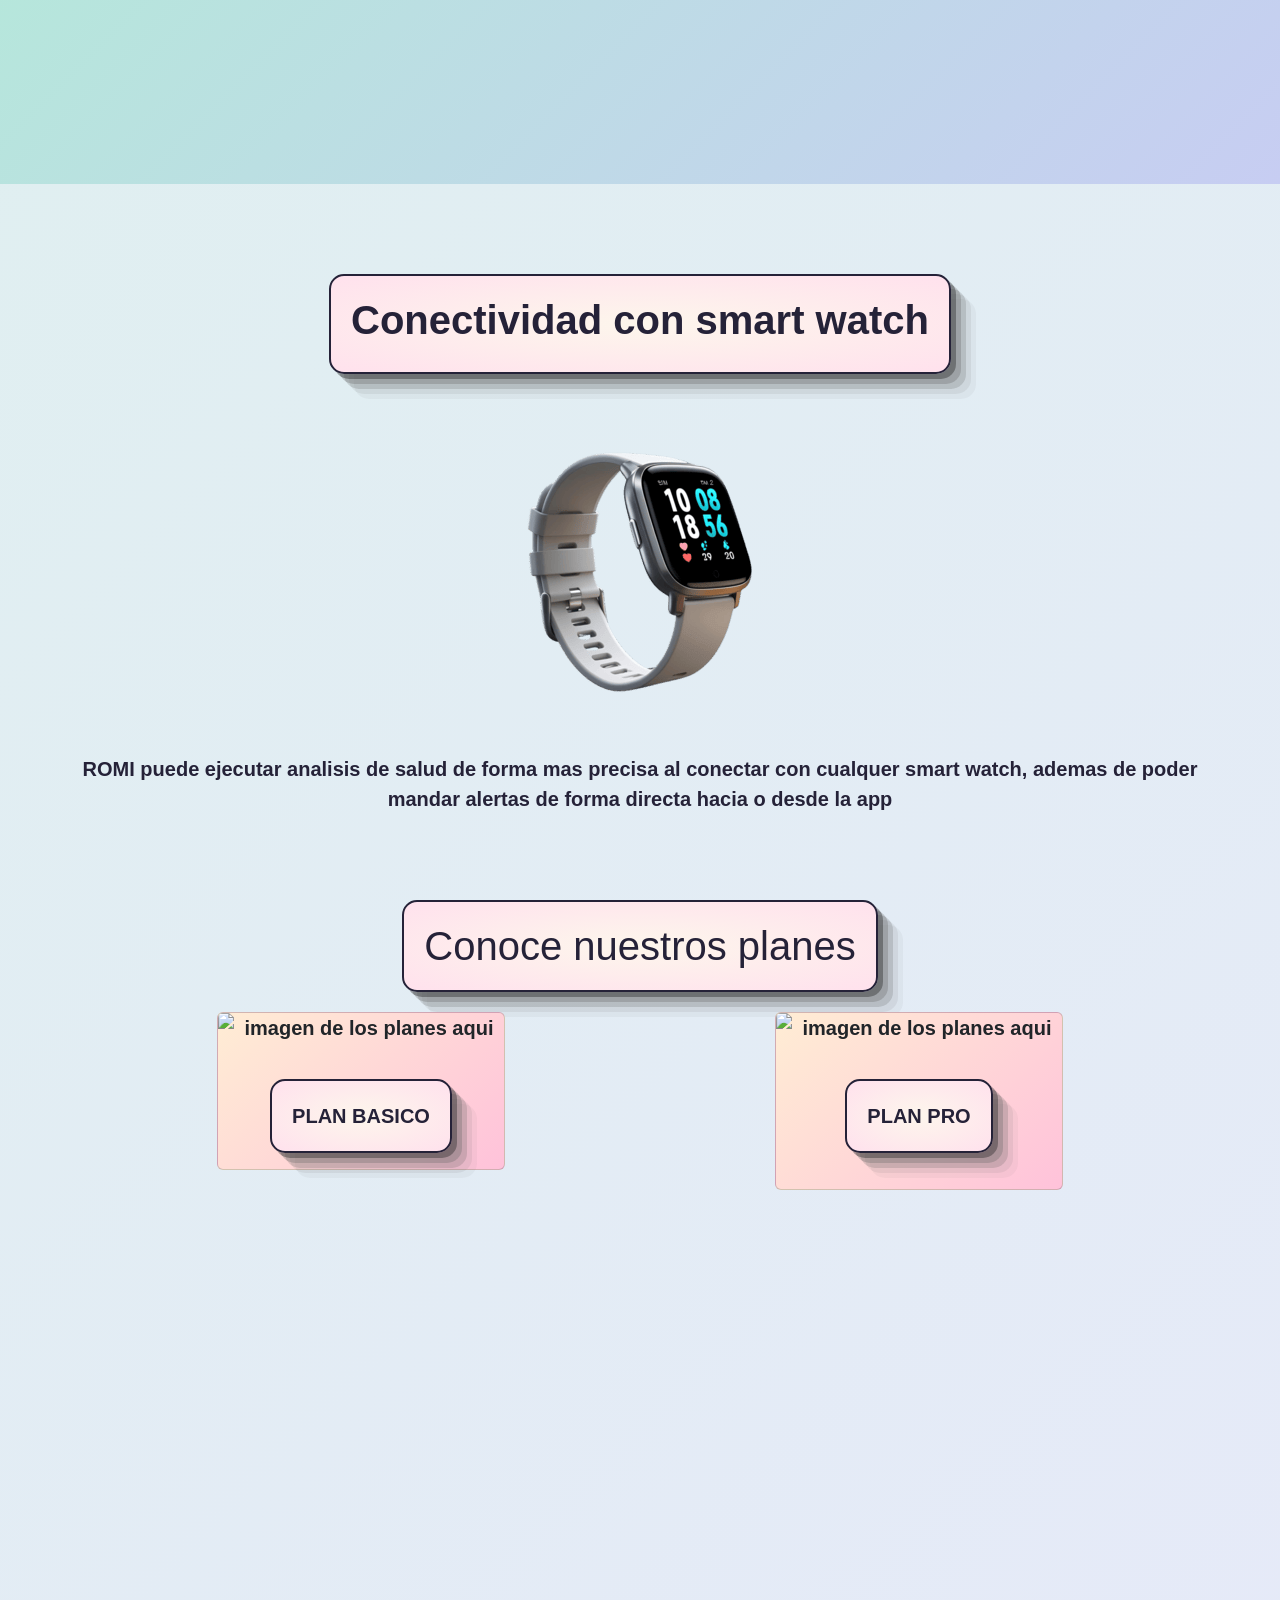
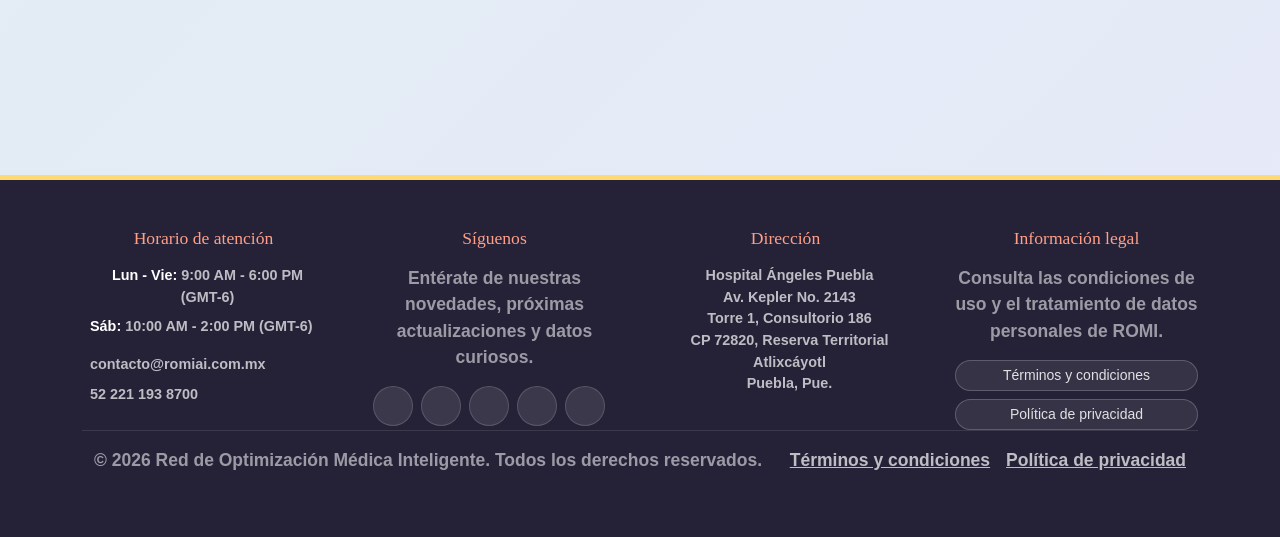
==== commit f9818b68: "Compatibility issues fixed" ====
--- a/index.html
+++ b/index.html
@@ -76,14 +76,16 @@
         </section>
 
         <section id="app">
-            <div class="row align-items-center">
-                <div class="col d-flex flex-column align-items-center">
-                    <div class="fade-in text-box">
-                        <h1 class="big-text">ROMI evalua tu nivel de salud en niveles que puedes interpretar de forma sencilla</h1>
-                    </div>
-                </div>
-                <div class="col d-flex flex-column align-items-center">
-                    <img id="talking" class="" src="static/main/images/Profesor_ROMI.png" alt="">
+            <div class="container">
+                <div class="row align-items-center">
+                    <div class="col d-flex flex-column align-items-center">
+                        <div class="fade-in text-box">
+                            <h1 class="big-text">ROMI evalua tu nivel de salud en niveles que puedes interpretar de forma sencilla</h1>
+                        </div>
+                    </div>
+                    <div class="col d-flex flex-column align-items-center">
+                        <img id="talking" class="" src="static/main/images/Profesor_ROMI.png" alt="">
+                    </div>
                 </div>
             </div>
             <div class="container fade-in">
@@ -165,117 +167,114 @@
         <footer class="romi-footer text-white">
             <div class="container py-5">
                 <div class="row g-4 g-lg-5">
-
-                <!-- Horario de atención -->
-                <div class="col-12 col-sm-6 col-lg-3">
-                    <h5 class="footer-title mb-3">Horario de atención</h5>
-                    <ul class="list-unstyled footer-text mb-3">
-                    <li class="d-flex align-items-center mb-2">
-                        <i class="bi bi-clock me-2 text-primary"></i>
-                        <span><strong class="text-white">Lun - Vie:</strong> 9:00 AM - 6:00 PM (GMT-6)</span>
-                    </li>
-                    <li class="d-flex align-items-center">
-                        <i class="bi bi-clock me-2 text-primary"></i>
-                        <span><strong class="text-white">Sáb:</strong> 10:00 AM - 2:00 PM (GMT-6)</span>
-                    </li>
-                    </ul>
-
-                    <div class="footer-text">
-                    <a href="mailto:contacto@romiai.com.mx" class="d-flex align-items-center text-decoration-none footer-link mb-2">
-                        <i class="bi bi-envelope me-2 text-primary"></i>
-                        contacto@romiai.com.mx
-                    </a>
-                    <a href="tel:+522211938700" class="d-flex align-items-center text-decoration-none footer-link">
-                        <i class="bi bi-telephone me-2 text-primary"></i>
-                        52 221 193 8700
-                    </a>
-                    </div>
-                </div>
-
-                <!-- Síguenos -->
-                <div class="col-12 col-sm-6 col-lg-3">
-                    <h5 class="footer-title mb-3">Síguenos</h5>
-                    <p class="footer-muted small mb-3">Entérate de nuestras novedades, próximas actualizaciones y datos curiosos.</p>
-                    
-                    <div class="d-flex flex-wrap gap-2">
-                    <!-- Instagram -->
-                    <a href="https://www.instagram.com/ajolomed.romi?igsh=MWdzaXZsbGVnb21uMA==" 
-                        target="_blank" rel="noopener noreferrer" 
-                        class="social-btn" aria-label="ROMI en Instagram">
-                        <i class="bi bi-instagram"></i>
-                    </a>
-                    <!-- Facebook -->
-                    <a href="https://www.facebook.com/people/ROMI-asistente-inteligente/61573823379860/" 
-                        target="_blank" rel="noopener noreferrer" 
-                        class="social-btn" aria-label="ROMI en Facebook">
-                        <i class="bi bi-facebook"></i>
-                    </a>
-                    <!-- LinkedIn -->
-                    <a href="https://mx.linkedin.com/company/romiasistentemedicovirtualinteligente" 
-                        target="_blank" rel="noopener noreferrer" 
-                        class="social-btn" aria-label="ROMI en LinkedIn">
-                        <i class="bi bi-linkedin"></i>
-                    </a>
-                    <!-- TikTok -->
-                    <a href="https://www.tiktok.com/@romi_ajolomedico" 
-                        target="_blank" rel="noopener noreferrer" 
-                        class="social-btn" aria-label="ROMI en TikTok">
-                        <i class="bi bi-tiktok"></i>
-                    </a>
-                    <!-- X (Twitter) -->
-                    <a href="https://x.com/Romi_Ajolomed" 
-                        target="_blank" rel="noopener noreferrer" 
-                        class="social-btn" aria-label="ROMI en X">
-                        <i class="bi bi-twitter-x"></i>
-                    </a>
-                    </div>
-                </div>
-
-                <!-- Dirección -->
-                <div class="col-12 col-sm-6 col-lg-3">
-                    <h5 class="footer-title mb-3">Dirección</h5>
-                    <address class="footer-text mb-0 d-flex">
-                    <i class="bi bi-geo-alt me-2 text-primary mt-1"></i>
-                    <span>
-                        Hospital Ángeles Puebla<br>
-                        Av. Kepler No. 2143<br>
-                        Torre 1, Consultorio 186<br>
-                        CP 72820, Reserva Territorial Atlixcáyotl<br>
-                        Puebla, Pue.
-                    </span>
-                    </address>
-                </div>
-
-                <!-- Información legal -->
-                <div class="col-12 col-sm-6 col-lg-3">
-                    <h5 class="footer-title mb-3">Información legal</h5>
-                    <p class="footer-muted small mb-3">Consulta las condiciones de uso y el tratamiento de datos personales de ROMI.</p>
-                    
-                    <div class="d-flex flex-column gap-2">
-                    <a href="http://127.0.0.1:8000/es/terminos-condiciones" class="btn btn-outline-light btn-sm rounded-pill">
-                        Términos y condiciones
-                    </a>
-                    <a href="http://127.0.0.1:8000/es/aviso-privacidad" class="btn btn-outline-light btn-sm rounded-pill">
-                        Política de privacidad
-                    </a>
-                    </div>
-                </div>
-
-                </div>
-            </div>
-
-            <!-- Bottom bar -->
-            <div class="footer-bottom border-top border-secondary">
-                <div class="container py-3">
-                <div class="d-flex flex-column flex-sm-row justify-content-between align-items-center gap-2">
-                    <p class="mb-0 small footer-muted text-center text-sm-start">
-                    © 2026 Red de Optimización Médica Inteligente. Todos los derechos reservados.
-                    </p>
-                    <div class="d-flex gap-3">
-                    <a href="http://127.0.0.1:8000/es/terminos-condiciones" class="small footer-link">Términos y condiciones</a>
-                    <a href="http://127.0.0.1:8000/es/aviso-privacidad" class="small footer-link">Política de privacidad</a>
-                    </div>
-                </div>
+                    <!-- Horario de atención -->
+                    <div class="col-12 col-sm-6 col-lg-3">
+                        <h5 class="footer-title mb-3">Horario de atención</h5>
+                        <ul class="list-unstyled footer-text mb-3">
+                        <li class="d-flex align-items-center mb-2">
+                            <i class="bi bi-clock me-2 text-primary"></i>
+                            <span><strong class="text-white">Lun - Vie:</strong> 9:00 AM - 6:00 PM (GMT-6)</span>
+                        </li>
+                        <li class="d-flex align-items-center">
+                            <i class="bi bi-clock me-2 text-primary"></i>
+                            <span><strong class="text-white">Sáb:</strong> 10:00 AM - 2:00 PM (GMT-6)</span>
+                        </li>
+                        </ul>
+
+                        <div class="footer-text">
+                        <a href="mailto:contacto@romiai.com.mx" class="d-flex align-items-center text-decoration-none footer-link mb-2">
+                            <i class="bi bi-envelope me-2 text-primary"></i>
+                            contacto@romiai.com.mx
+                        </a>
+                        <a href="tel:+522211938700" class="d-flex align-items-center text-decoration-none footer-link">
+                            <i class="bi bi-telephone me-2 text-primary"></i>
+                            52 221 193 8700
+                        </a>
+                        </div>
+                    </div>
+
+                    <!-- Síguenos -->
+                    <div class="col-12 col-sm-6 col-lg-3">
+                        <h5 class="footer-title mb-3">Síguenos</h5>
+                        <p class="footer-muted small mb-3">Entérate de nuestras novedades, próximas actualizaciones y datos curiosos.</p>
+                        
+                        <div class="d-flex flex-wrap gap-2">
+                        <!-- Instagram -->
+                        <a href="https://www.instagram.com/ajolomed.romi?igsh=MWdzaXZsbGVnb21uMA==" 
+                            target="_blank" rel="noopener noreferrer" 
+                            class="social-btn" aria-label="ROMI en Instagram">
+                            <i class="bi bi-instagram"></i>
+                        </a>
+                        <!-- Facebook -->
+                        <a href="https://www.facebook.com/people/ROMI-asistente-inteligente/61573823379860/" 
+                            target="_blank" rel="noopener noreferrer" 
+                            class="social-btn" aria-label="ROMI en Facebook">
+                            <i class="bi bi-facebook"></i>
+                        </a>
+                        <!-- LinkedIn -->
+                        <a href="https://mx.linkedin.com/company/romiasistentemedicovirtualinteligente" 
+                            target="_blank" rel="noopener noreferrer" 
+                            class="social-btn" aria-label="ROMI en LinkedIn">
+                            <i class="bi bi-linkedin"></i>
+                        </a>
+                        <!-- TikTok -->
+                        <a href="https://www.tiktok.com/@romi_ajolomedico" 
+                            target="_blank" rel="noopener noreferrer" 
+                            class="social-btn" aria-label="ROMI en TikTok">
+                            <i class="bi bi-tiktok"></i>
+                        </a>
+                        <!-- X (Twitter) -->
+                        <a href="https://x.com/Romi_Ajolomed" 
+                            target="_blank" rel="noopener noreferrer" 
+                            class="social-btn" aria-label="ROMI en X">
+                            <i class="bi bi-twitter-x"></i>
+                        </a>
+                        </div>
+                    </div>
+
+                    <!-- Dirección -->
+                    <div class="col-12 col-sm-6 col-lg-3">
+                        <h5 class="footer-title mb-3">Dirección</h5>
+                        <address class="footer-text mb-0 d-flex">
+                        <i class="bi bi-geo-alt me-2 text-primary mt-1"></i>
+                        <span>
+                            Hospital Ángeles Puebla<br>
+                            Av. Kepler No. 2143<br>
+                            Torre 1, Consultorio 186<br>
+                            CP 72820, Reserva Territorial Atlixcáyotl<br>
+                            Puebla, Pue.
+                        </span>
+                        </address>
+                    </div>
+
+                    <!-- Información legal -->
+                    <div class="col-12 col-sm-6 col-lg-3">
+                        <h5 class="footer-title mb-3">Información legal</h5>
+                        <p class="footer-muted small mb-3">Consulta las condiciones de uso y el tratamiento de datos personales de ROMI.</p>
+                        
+                        <div class="d-flex flex-column gap-2">
+                        <a href="http://127.0.0.1:8000/es/terminos-condiciones" class="btn btn-outline-light btn-sm rounded-pill">
+                            Términos y condiciones
+                        </a>
+                        <a href="http://127.0.0.1:8000/es/aviso-privacidad" class="btn btn-outline-light btn-sm rounded-pill">
+                            Política de privacidad
+                        </a>
+                        </div>
+                    </div>
+                </div>
+
+                <!-- Bottom bar -->
+                <div class="footer-bottom border-top border-secondary">
+                    <div class="container py-3">
+                    <div class="d-flex flex-column flex-sm-row justify-content-between align-items-center gap-2">
+                        <p class="mb-0 small footer-muted text-center text-sm-start">
+                        © 2026 Red de Optimización Médica Inteligente. Todos los derechos reservados.
+                        </p>
+                        <div class="d-flex gap-3">
+                        <a href="http://127.0.0.1:8000/es/terminos-condiciones" class="small footer-link">Términos y condiciones</a>
+                        <a href="http://127.0.0.1:8000/es/aviso-privacidad" class="small footer-link">Política de privacidad</a>
+                        </div>
+                    </div>
                 </div>
             </div>
             </footer>
--- a/static/main/css/ROMIBeauty.css
+++ b/static/main/css/ROMIBeauty.css
@@ -97,6 +97,10 @@
     animation: gradient 10s ease infinite;
 }
 
+svg{
+  color: var(--text-primary);
+}
+
 .navbar{
   --bs-navbar-color: var(--text-primary);
   --bs-nav-link-color: var(--romi-cream);
@@ -337,6 +341,8 @@
   color: #fff;
   position: relative;
   box-shadow: 0 -5px 0 #ffd972;
+  align-items: center;
+  text-align: center;
 }
 
 
@@ -350,6 +356,7 @@
 .footer-text {
   color: rgba(255, 255, 255, 0.7);
   font-size: 0.9rem;
+  align-self: center;
 }
 
 
